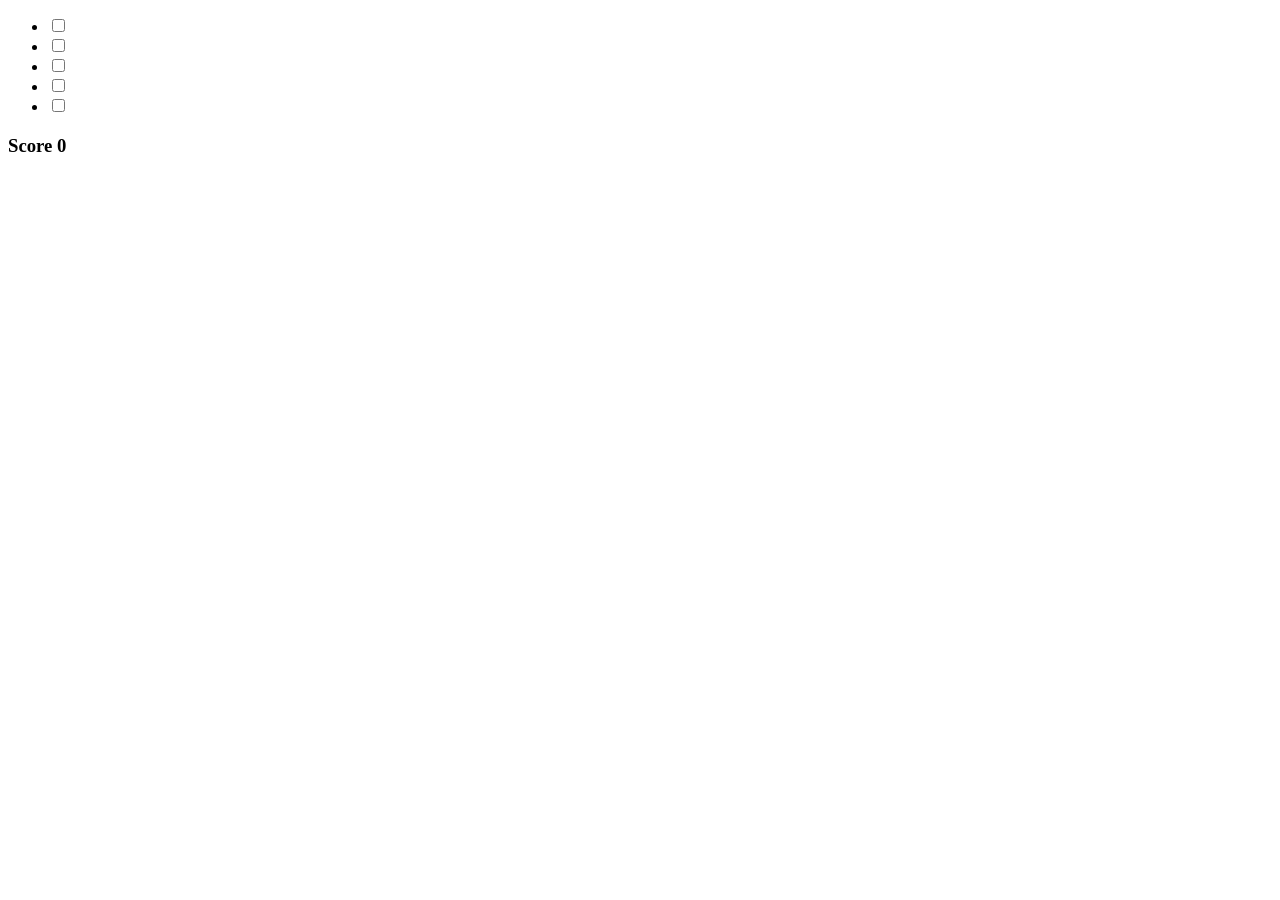
==== index.html @ 55abff44 "agregando nuevo diseño" ====
<!DOCTYPE html>
<html lang="en">
<head>
    <meta charset="UTF-8">
    <meta name="viewport" content="width=device-width, initial-scale=1.0">
    <title>Document</title>
    <style>
        body{
            counter-reset: game;
        }
        input:checked{
            counter-increment: game;
        }
        .total-count::after{
            content: counter(game);
        }
    </style>
</head>
<body>
    <ul>
        <li><input type="checkbox" name="" id="">
            <div class="shield"></div>
        </li>
        <li><input type="checkbox" name="" id="">
            <div class="shield"></div>
        </li>
        <li><input type="checkbox" name="" id="">
            <div class="shield"></div>
        </li>
        <li><input type="checkbox" name="" id="">
            <div class="shield"></div>
        </li>
        <li><input type="checkbox" name="" id="">
            <div class="shield"></div>
        </li>
    </ul>
    <h3 class="total-count">Score </h3>
</body>
</html>
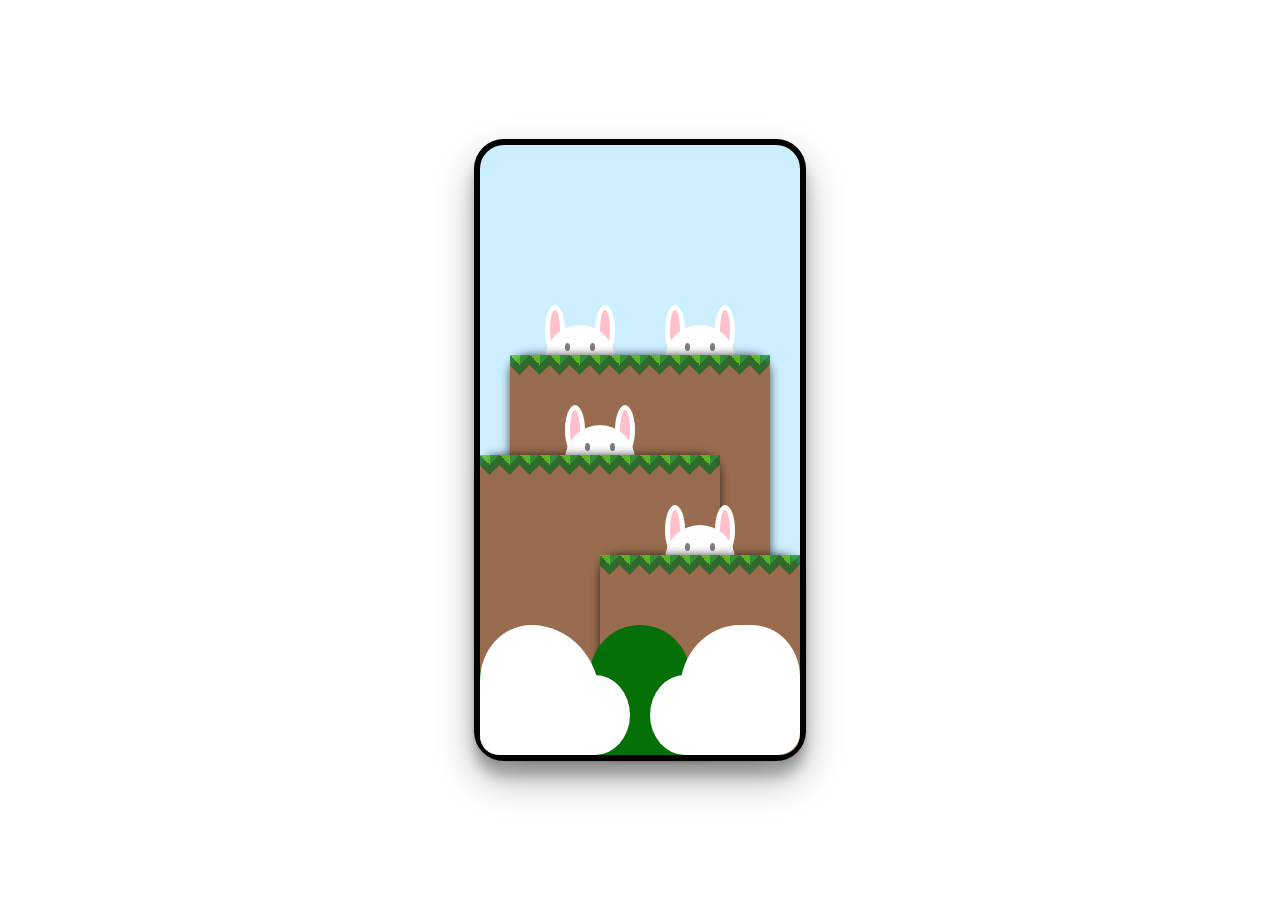
==== commit dbb7e657: "actualizacion de documentos" ====
--- a/index.html
+++ b/index.html
@@ -6,34 +6,298 @@
     <title>Document</title>
     <style>
         body{
-            counter-reset: game;
-        }
-        input:checked{
-            counter-increment: game;
-        }
-        .total-count::after{
-            content: counter(game);
+            margin: 0;
+            width: 100%;
+            height: 100vh;
+            display: grid;
+            place-items: center;
+            box-sizing: border-box;
+        }
+        /* Diseño de capas */
+        .phone{
+            position: absolute;
+            border: 6px solid #000;
+            border-radius: 30px;
+            width: 320px;
+            height: 610px;
+            background-color: #CCEEFF;
+            box-shadow: 0 19px 38px rgba(0,0,0,0.30), 0 15px 12px rgba(0,0,0,0.22);
+        }
+        .layer-1,
+        .layer-2,
+        .layer-3,
+        .layer-4,
+        .layer-5,
+        .layer-6,
+        .layer-7,
+        .layer-8,
+        .layer-9,
+        .layer-10 {
+            position: absolute;
+            bottom: 0;
+
+        }
+        .layer-1{
+            z-index: 1;
+            height: 450px;
+            width: 80px;
+            right: 60px;
+        }
+        .layer-2{
+            z-index: 2;
+            height:450px ;
+            width: 80px;
+            left:60px;
+        }
+        .layer-3{
+            z-index: 3;
+            left: 0;
+            right: 0;
+            margin: 0 auto;
+            width: 260px;
+            height: 400px;
+            background-color: rgb(154, 108, 79);
+        }
+        .layer-4{
+            z-index: 4;
+            height: 350px;
+            width: 80px;
+            left: 80px;
+        }
+        .layer-5{
+            z-index: 5;
+            width: 240px;
+            height: 300px;
+            background-color: rgb(154, 108, 79);
+            border-radius: 0 0 0 23px;
+        }
+        .layer-6{
+            z-index: 6;
+            width: 80px;
+            height: 250px;
+            right: 60px;
+        }
+        .layer-7{
+            z-index: 7;
+            width: 200px;
+            height: 200px;
+            background-color: rgb(154, 108, 79);
+            right: 0;
+            border-radius: 0 0 23px 0;
+        }
+        .layer-8{
+            z-index: 8;
+            width: 320px;
+            height: 85px;
+            background-color: rgb(5, 111, 8);
+            border-radius:  0 0 23px 23px;
+        }
+        .layer-9{
+            z-index: 9;
+            width: 120px;
+            height: 150px;
+            /* background-color: white; */
+            border-radius: 0 0 0 23px;
+        }
+        
+        .layer-10{
+            z-index: 10;
+            width: 120px;
+            height: 150px;
+            /* background-color: white; */
+            right: 0;
+            border-radius: 0 0 23px 0;
+        }
+
+        /* Diseño de la figura del conejo */
+        .left-ear-outer{
+            position: absolute;
+            background-color: #fff;
+            border-radius: 90%;
+            width: 20px;
+            height: 50px;
+            left: 5px;
+        }
+        .left-ear-inner{
+            position: absolute;
+            background-color: pink;
+            border-radius: 90%;
+            width: 10px;
+            height: 40px;
+            left: 10px;
+            top: 5px;
+        }
+        .right-ear-outer{
+            position: absolute;
+            background-color: #FFF;
+            border-radius: 50%;
+            width: 20px;
+            height: 50px;
+            right: 5px;
+        }
+        .right-ear-inner{
+            position: absolute;
+            background-color: pink;
+            border-radius: 50%;
+            width: 10px;
+            height: 40px;
+            right: 10px;
+            top: 5px;
+        }
+
+        /* Estilos de la cabeza del conejo */
+        .head{
+            position: absolute;
+            background-color: #fff;
+            width: 70px;
+            height: 70px;
+            border-radius: 50%;
+            left: 5px;
+            top: 20px;
+        }
+        
+        /* Diseño de los ojos */
+        .head__eye{
+            position: absolute;
+            background-color: gray;
+            width: 5px;
+            height: 8px;
+            border-radius: 50%;
+            top: 18px;
+
+        }
+        .head__eye--left{
+            left: 20px;
+        }
+        .head__eye--right{
+            right: 20px;
+        }
+        
+        /* Estilos del cerro */
+        .grass{
+            height: 20px;
+            background-color: #e5e5f7;
+            opacity: 0.8;
+            background-image:  linear-gradient(135deg, #139a2c 25%, 
+            transparent 25%), linear-gradient(225deg, #4dc918 25%, 
+            transparent 25%), linear-gradient(45deg, rgb(154, 108, 79) 25%, 
+            transparent 25%), linear-gradient(315deg, rgb(154, 108, 79) 25%, #166b25 25%);
+            background-position:  10px 0, 10px 0, 0 0, 0 0;
+            background-size: 20px 20px;
+            background-repeat: repeat;
+        }
+
+        /*Estilos de sombra de los cerros*/
+        .layer-3 ,.layer-5 ,.layer-7{
+            box-shadow: 0 0 10px rgba(0,0,0,0.7);
+            border-radius: 20px;
+        }
+
+        /*Estilos de las plantas finales*/
+        .fondo{
+            position: absolute;
+            background-color: #fff;
+            bottom: 0;
+        }
+        .one{
+            width: 120px;
+            height: 130px;
+            border-radius: 45% 60% 10px 20px;
+        }
+        .fondo.two{
+            height: 80px;
+            width: 70px;
+            left: 80px;
+            border-radius: 0 50% 50% 30px;
+        }
+        .fondo.three{
+            width: 120px;
+            height: 130px;
+            border-radius: 50% 40% 22px 20px;
+            right: 0;
+            
+        }
+        .fondo.four{
+            height: 80px;
+            width: 70px;
+            right: 80px;
+            border-radius: 50% 0 0 50%;
+        }
+        .plant-principal{
+            position: absolute;
+            width: 100px;
+            height: 100px;
+            border-radius: 50%;
+            background-color: rgb(5, 111, 8);
+            bottom: 30px;
+            left: 110px;
         }
     </style>
 </head>
 <body>
-    <ul>
-        <li><input type="checkbox" name="" id="">
-            <div class="shield"></div>
-        </li>
-        <li><input type="checkbox" name="" id="">
-            <div class="shield"></div>
-        </li>
-        <li><input type="checkbox" name="" id="">
-            <div class="shield"></div>
-        </li>
-        <li><input type="checkbox" name="" id="">
-            <div class="shield"></div>
-        </li>
-        <li><input type="checkbox" name="" id="">
-            <div class="shield"></div>
-        </li>
-    </ul>
-    <h3 class="total-count">Score </h3>
+    <div class="phone">
+        <!--conejo 01-->
+        <div class="layer-1">
+            <div class="left-ear-outer"></div>
+            <div class="left-ear-inner"></div>
+            <div class="right-ear-outer"></div>
+            <div class="right-ear-inner"></div>
+            <div class="head">
+                <div class="head__eye head__eye--left"></div>
+                <div class="head__eye head__eye--right"></div>
+            </div>
+        </div> 
+        <div class="layer-2">
+            <div class="left-ear-outer"></div>
+            <div class="left-ear-inner"></div>
+            <div class="right-ear-outer"></div>
+            <div class="right-ear-inner"></div>
+            <div class="head">
+                <div class="head__eye head__eye--left"></div>
+                <div class="head__eye head__eye--right"></div>
+            </div>
+        </div> <!-- conejo 02-->
+        <div class="layer-3">
+            <!--cerro 01-->
+            <div class="grass plant-1"></div>
+        </div> 
+        <div class="layer-4">
+            <div class="left-ear-outer"></div>
+            <div class="left-ear-inner"></div>
+            <div class="right-ear-outer"></div>
+            <div class="right-ear-inner"></div>
+            <div class="head">
+                <div class="head__eye head__eye--left"></div>
+                <div class="head__eye head__eye--right"></div>
+            </div>
+        </div> <!--conejo 03-->
+        <div class="layer-5">
+            <div class="grass plant-2"></div>
+        </div> <!-- cerro 02-->
+        <div class="layer-6">
+            <div class="left-ear-outer"></div>
+            <div class="left-ear-inner"></div>
+            <div class="right-ear-outer"></div>
+            <div class="right-ear-inner"></div>
+            <div class="head">
+                <div class="head__eye head__eye--left"></div>
+                <div class="head__eye head__eye--right"></div>
+            </div>
+        </div> <!--conejo 04-->
+        <div class="layer-7">
+            <div class="grass plant-3"></div>
+        </div> <!--cerro 03-->
+        <div class="layer-8">
+            <div class="plant-principal"></div>
+        </div> <!--plantas-->
+        <div class="layer-9">
+            <div class="fondo one"></div>
+            <div class="fondo two"></div>
+        </div> <!-- nube 01-->
+        <div class="layer-10">
+            <div class="fondo three"></div>
+            <div class="fondo four"></div>
+        </div> <!--nube 02-->
+    </div>
 </body>
 </html>
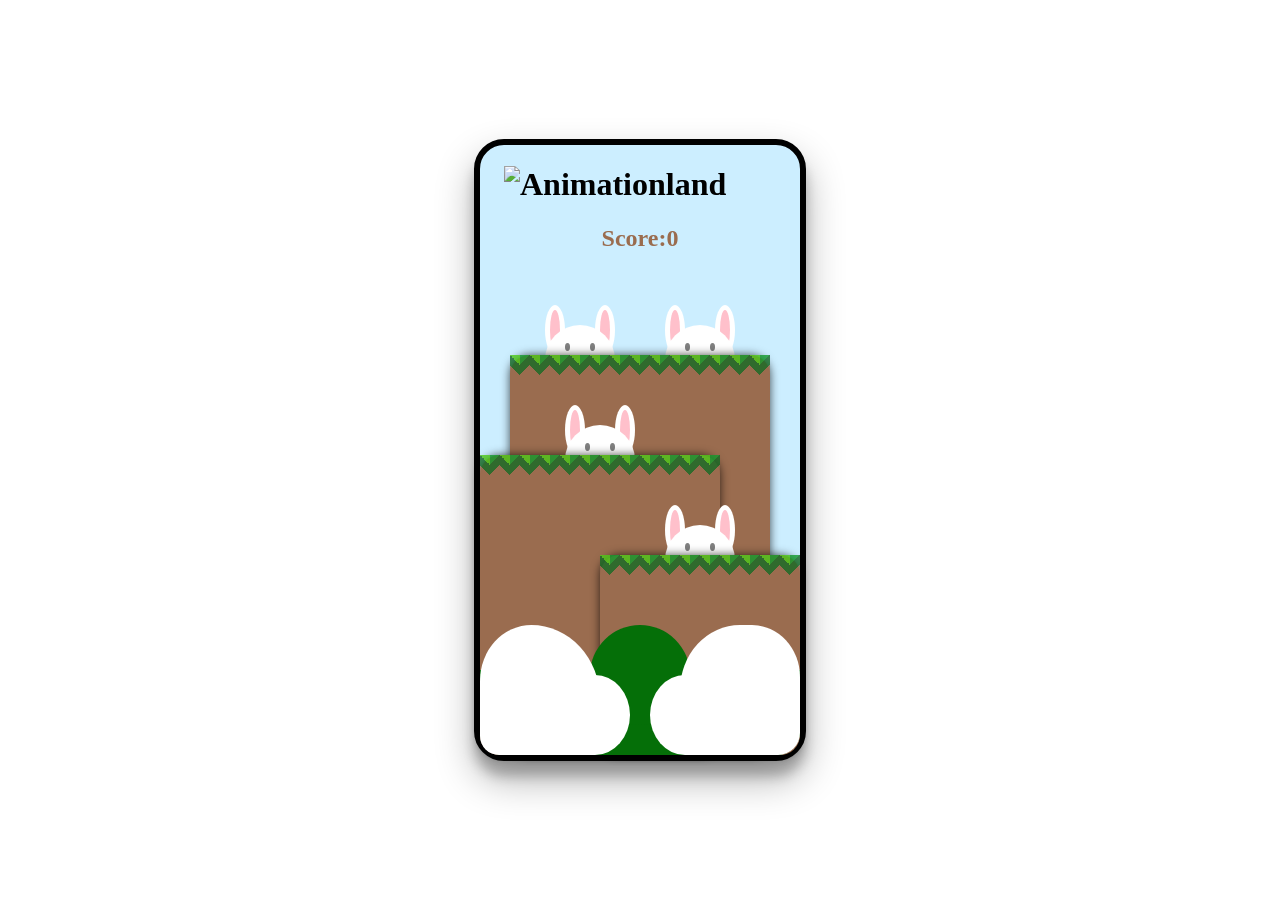
==== commit 947808b1: "implementacion de contador de puntos" ====
--- a/index.html
+++ b/index.html
@@ -4,240 +4,13 @@
     <meta charset="UTF-8">
     <meta name="viewport" content="width=device-width, initial-scale=1.0">
     <title>Document</title>
-    <style>
-        body{
-            margin: 0;
-            width: 100%;
-            height: 100vh;
-            display: grid;
-            place-items: center;
-            box-sizing: border-box;
-        }
-        /* Diseño de capas */
-        .phone{
-            position: absolute;
-            border: 6px solid #000;
-            border-radius: 30px;
-            width: 320px;
-            height: 610px;
-            background-color: #CCEEFF;
-            box-shadow: 0 19px 38px rgba(0,0,0,0.30), 0 15px 12px rgba(0,0,0,0.22);
-        }
-        .layer-1,
-        .layer-2,
-        .layer-3,
-        .layer-4,
-        .layer-5,
-        .layer-6,
-        .layer-7,
-        .layer-8,
-        .layer-9,
-        .layer-10 {
-            position: absolute;
-            bottom: 0;
-
-        }
-        .layer-1{
-            z-index: 1;
-            height: 450px;
-            width: 80px;
-            right: 60px;
-        }
-        .layer-2{
-            z-index: 2;
-            height:450px ;
-            width: 80px;
-            left:60px;
-        }
-        .layer-3{
-            z-index: 3;
-            left: 0;
-            right: 0;
-            margin: 0 auto;
-            width: 260px;
-            height: 400px;
-            background-color: rgb(154, 108, 79);
-        }
-        .layer-4{
-            z-index: 4;
-            height: 350px;
-            width: 80px;
-            left: 80px;
-        }
-        .layer-5{
-            z-index: 5;
-            width: 240px;
-            height: 300px;
-            background-color: rgb(154, 108, 79);
-            border-radius: 0 0 0 23px;
-        }
-        .layer-6{
-            z-index: 6;
-            width: 80px;
-            height: 250px;
-            right: 60px;
-        }
-        .layer-7{
-            z-index: 7;
-            width: 200px;
-            height: 200px;
-            background-color: rgb(154, 108, 79);
-            right: 0;
-            border-radius: 0 0 23px 0;
-        }
-        .layer-8{
-            z-index: 8;
-            width: 320px;
-            height: 85px;
-            background-color: rgb(5, 111, 8);
-            border-radius:  0 0 23px 23px;
-        }
-        .layer-9{
-            z-index: 9;
-            width: 120px;
-            height: 150px;
-            /* background-color: white; */
-            border-radius: 0 0 0 23px;
-        }
-        
-        .layer-10{
-            z-index: 10;
-            width: 120px;
-            height: 150px;
-            /* background-color: white; */
-            right: 0;
-            border-radius: 0 0 23px 0;
-        }
-
-        /* Diseño de la figura del conejo */
-        .left-ear-outer{
-            position: absolute;
-            background-color: #fff;
-            border-radius: 90%;
-            width: 20px;
-            height: 50px;
-            left: 5px;
-        }
-        .left-ear-inner{
-            position: absolute;
-            background-color: pink;
-            border-radius: 90%;
-            width: 10px;
-            height: 40px;
-            left: 10px;
-            top: 5px;
-        }
-        .right-ear-outer{
-            position: absolute;
-            background-color: #FFF;
-            border-radius: 50%;
-            width: 20px;
-            height: 50px;
-            right: 5px;
-        }
-        .right-ear-inner{
-            position: absolute;
-            background-color: pink;
-            border-radius: 50%;
-            width: 10px;
-            height: 40px;
-            right: 10px;
-            top: 5px;
-        }
-
-        /* Estilos de la cabeza del conejo */
-        .head{
-            position: absolute;
-            background-color: #fff;
-            width: 70px;
-            height: 70px;
-            border-radius: 50%;
-            left: 5px;
-            top: 20px;
-        }
-        
-        /* Diseño de los ojos */
-        .head__eye{
-            position: absolute;
-            background-color: gray;
-            width: 5px;
-            height: 8px;
-            border-radius: 50%;
-            top: 18px;
-
-        }
-        .head__eye--left{
-            left: 20px;
-        }
-        .head__eye--right{
-            right: 20px;
-        }
-        
-        /* Estilos del cerro */
-        .grass{
-            height: 20px;
-            background-color: #e5e5f7;
-            opacity: 0.8;
-            background-image:  linear-gradient(135deg, #139a2c 25%, 
-            transparent 25%), linear-gradient(225deg, #4dc918 25%, 
-            transparent 25%), linear-gradient(45deg, rgb(154, 108, 79) 25%, 
-            transparent 25%), linear-gradient(315deg, rgb(154, 108, 79) 25%, #166b25 25%);
-            background-position:  10px 0, 10px 0, 0 0, 0 0;
-            background-size: 20px 20px;
-            background-repeat: repeat;
-        }
-
-        /*Estilos de sombra de los cerros*/
-        .layer-3 ,.layer-5 ,.layer-7{
-            box-shadow: 0 0 10px rgba(0,0,0,0.7);
-            border-radius: 20px;
-        }
-
-        /*Estilos de las plantas finales*/
-        .fondo{
-            position: absolute;
-            background-color: #fff;
-            bottom: 0;
-        }
-        .one{
-            width: 120px;
-            height: 130px;
-            border-radius: 45% 60% 10px 20px;
-        }
-        .fondo.two{
-            height: 80px;
-            width: 70px;
-            left: 80px;
-            border-radius: 0 50% 50% 30px;
-        }
-        .fondo.three{
-            width: 120px;
-            height: 130px;
-            border-radius: 50% 40% 22px 20px;
-            right: 0;
-            
-        }
-        .fondo.four{
-            height: 80px;
-            width: 70px;
-            right: 80px;
-            border-radius: 50% 0 0 50%;
-        }
-        .plant-principal{
-            position: absolute;
-            width: 100px;
-            height: 100px;
-            border-radius: 50%;
-            background-color: rgb(5, 111, 8);
-            bottom: 30px;
-            left: 110px;
-        }
-    </style>
+    <link rel="stylesheet" href="styles.css">
 </head>
 <body>
     <div class="phone">
         <!--conejo 01-->
         <div class="layer-1">
+            <input type="checkbox">
             <div class="left-ear-outer"></div>
             <div class="left-ear-inner"></div>
             <div class="right-ear-outer"></div>
@@ -248,6 +21,8 @@
             </div>
         </div> 
         <div class="layer-2">
+            <!-- conejo 02-->
+            <input type="checkbox">
             <div class="left-ear-outer"></div>
             <div class="left-ear-inner"></div>
             <div class="right-ear-outer"></div>
@@ -256,12 +31,14 @@
                 <div class="head__eye head__eye--left"></div>
                 <div class="head__eye head__eye--right"></div>
             </div>
-        </div> <!-- conejo 02-->
+        </div> 
         <div class="layer-3">
             <!--cerro 01-->
             <div class="grass plant-1"></div>
         </div> 
         <div class="layer-4">
+            <!--conejo 03-->
+            <input type="checkbox">
             <div class="left-ear-outer"></div>
             <div class="left-ear-inner"></div>
             <div class="right-ear-outer"></div>
@@ -270,11 +47,13 @@
                 <div class="head__eye head__eye--left"></div>
                 <div class="head__eye head__eye--right"></div>
             </div>
-        </div> <!--conejo 03-->
+        </div> 
         <div class="layer-5">
             <div class="grass plant-2"></div>
         </div> <!-- cerro 02-->
         <div class="layer-6">
+            <!--conejo 04-->
+            <input type="checkbox">
             <div class="left-ear-outer"></div>
             <div class="left-ear-inner"></div>
             <div class="right-ear-outer"></div>
@@ -283,7 +62,7 @@
                 <div class="head__eye head__eye--left"></div>
                 <div class="head__eye head__eye--right"></div>
             </div>
-        </div> <!--conejo 04-->
+        </div>
         <div class="layer-7">
             <div class="grass plant-3"></div>
         </div> <!--cerro 03-->
@@ -298,6 +77,12 @@
             <div class="fondo three"></div>
             <div class="fondo four"></div>
         </div> <!--nube 02-->
+        
+        <!-- Titulo y contador -->
+        <h1 class="title">
+            <img src="https://i.ibb.co/J3Kn71r/cbd152ddb203fe23ad78261749534e7d.png" alt="Animationland">
+        </h1>
+        <h2 class="score">Score: </h2>
     </div>
 </body>
 </html>
--- a/styles.css
+++ b/styles.css
@@ -0,0 +1,334 @@
+body{
+    margin: 0;
+    width: 100%;
+    height: 100vh;
+    display: grid;
+    place-items: center;
+    box-sizing: border-box;
+    counter-reset: score;
+}
+
+/* Actualizacion del titulo */
+.title, .score{
+    display: flex;
+    justify-content: center;
+}
+.title img{
+    width: 85%;
+}
+/*Count to inputs*/
+input:checked{
+    counter-increment: score;
+}
+.score::after{
+    content: counter(score);
+}
+
+.score{
+    color: rgb(154, 108, 79);
+    margin: 0;
+    text-align: center;
+}
+/* Diseño de capas */
+.phone{
+    position: absolute;
+    border: 6px solid #000;
+    border-radius: 30px;
+    width: 320px;
+    height: 610px;
+    background-color: #CCEEFF;
+    box-shadow: 0 19px 38px rgba(0,0,0,0.30), 0 15px 12px rgba(0,0,0,0.22);
+}
+.layer-1,
+.layer-2,
+.layer-3,
+.layer-4,
+.layer-5,
+.layer-6,
+.layer-7,
+.layer-8,
+.layer-9,
+.layer-10 {
+    position: absolute;
+    bottom: 0;
+
+}
+.layer-1{
+    z-index: 1;
+    height: 450px;
+    width: 80px;
+    right: 60px;
+
+    /* Uso de animaciones */
+    animation-name: layer;
+    animation-duration: 2s;
+    animation-timing-function: ease-in-out;
+    animation-iteration-count: infinite;
+}
+
+/* Actualizacion del input */
+.layer-1 input[type=checkbox],
+.layer-2 input[type=checkbox],
+.layer-4 input[type=checkbox],
+.layer-6 input[type=checkbox]{
+    position: absolute;
+    appearance: none;
+    cursor: pointer;
+    z-index: 1;
+    width: 100%;
+    height: 80px;
+}
+
+.layer-2{
+    z-index: 2;
+    height:450px ;
+    width: 80px;
+    left:60px;
+    animation: layer 2s ease-in-out infinite;
+}
+.layer-3{
+    z-index: 3;
+    left: 0;
+    right: 0;
+    margin: 0 auto;
+    width: 260px;
+    height: 400px;
+    background-color: rgb(154, 108, 79);
+}
+.layer-4{
+    z-index: 4;
+    height: 350px;
+    width: 80px;
+    left: 80px;
+    animation-name: layer-two;
+    animation-duration: 4s;
+    animation-timing-function: ease-in-out;
+    animation-iteration-count: infinite;
+}
+
+@keyframes layer-two{
+    0%{
+        height: 350px;
+    }
+    25%{
+        height: 290px;
+    }
+    50%{
+        height: 350px;
+    }
+}
+.layer-5{
+    z-index: 5;
+    width: 240px;
+    height: 300px;
+    background-color: rgb(154, 108, 79);
+    border-radius: 0 0 0 23px;
+}
+.layer-6{
+    z-index: 6;
+    width: 80px;
+    height: 250px;
+    right: 60px;
+    animation: layer-three 2s ease-in-out infinite;
+}
+@keyframes layer-three {
+    0%{
+        height: 250px;
+    }
+    25%{
+        height: 190px;
+    }
+    50%{
+        height: 250px;
+    }
+}
+.layer-7{
+    z-index: 7;
+    width: 200px;
+    height: 200px;
+    background-color: rgb(154, 108, 79);
+    right: 0;
+    border-radius: 0 0 23px 0;
+}
+.layer-8{
+    z-index: 8;
+    width: 320px;
+    height: 85px;
+    background-color: rgb(5, 111, 8);
+    border-radius:  0 0 23px 23px;
+}
+.layer-9{
+    z-index: 9;
+    width: 120px;
+    height: 150px;
+    /* background-color: white; */
+    border-radius: 0 0 0 23px;
+}
+
+.layer-10{
+    z-index: 10;
+    width: 120px;
+    height: 150px;
+    /* background-color: white; */
+    right: 0;
+    border-radius: 0 0 23px 0;
+}
+
+@keyframes layer{
+    0%{
+        height: 450px;
+    }
+    25%{
+        height: 400px;
+    }
+    50%{
+
+    }
+}
+
+/* Diseño de la figura del conejo */
+.left-ear-outer{
+    position: absolute;
+    background-color: #fff;
+    border-radius: 90%;
+    width: 20px;
+    height: 50px;
+    left: 5px;
+}
+.left-ear-inner{
+    position: absolute;
+    background-color: pink;
+    border-radius: 90%;
+    width: 10px;
+    height: 40px;
+    left: 10px;
+    top: 5px;
+}
+.right-ear-outer{
+    position: absolute;
+    background-color: #FFF;
+    border-radius: 50%;
+    width: 20px;
+    height: 50px;
+    right: 5px;
+}
+.right-ear-inner{
+    position: absolute;
+    background-color: pink;
+    border-radius: 50%;
+    width: 10px;
+    height: 40px;
+    right: 10px;
+    top: 5px;
+}
+
+/* Estilos de la cabeza del conejo */
+.head{
+    position: absolute;
+    background-color: #fff;
+    width: 70px;
+    height: 70px;
+    border-radius: 50%;
+    left: 5px;
+    top: 20px;
+}
+
+/* Diseño de los ojos */
+.head__eye{
+    position: absolute;
+    background-color: gray;
+    width: 5px;
+    height: 8px;
+    border-radius: 50%;
+    top: 18px;
+    animation-name: blink;
+    animation-duration: 2s;
+    animation-iteration-count: infinite;
+}
+
+/*Se define la variable blink con el fin de brindarle una duracion de la animacion*/
+@keyframes blink{
+    0%{
+        height: 8px;
+    }
+    10%{
+        height: 4px;
+        transform: translate(0px , 2px);
+    }
+    20%{
+        height: 2px;
+    }
+    30%{
+        height: 4px;
+    }
+    40%{
+        height: 8px;
+        transform: translate(0px ,0px );
+    }
+}
+.head__eye--left{
+    left: 20px;
+}
+.head__eye--right{
+    right: 20px;
+}
+
+/* Estilos del cerro */
+.grass{
+    height: 20px;
+    background-color: #e5e5f7;
+    opacity: 0.8;
+    background-image:  linear-gradient(135deg, #139a2c 25%, 
+    transparent 25%), linear-gradient(225deg, #4dc918 25%, 
+    transparent 25%), linear-gradient(45deg, rgb(154, 108, 79) 25%, 
+    transparent 25%), linear-gradient(315deg, rgb(154, 108, 79) 25%, #166b25 25%);
+    background-position:  10px 0, 10px 0, 0 0, 0 0;
+    background-size: 20px 20px;
+    background-repeat: repeat;
+}
+
+/*Estilos de sombra de los cerros*/
+.layer-3 ,.layer-5 ,.layer-7{
+    box-shadow: 0 0 10px rgba(0,0,0,0.7);
+    border-radius: 20px;
+}
+
+/*Estilos de las plantas finales*/
+.fondo{
+    position: absolute;
+    background-color: #fff;
+    bottom: 0;
+}
+.one{
+    width: 120px;
+    height: 130px;
+    border-radius: 45% 60% 10px 20px;
+}
+.fondo.two{
+    height: 80px;
+    width: 70px;
+    left: 80px;
+    border-radius: 0 50% 50% 30px;
+}
+.fondo.three{
+    width: 120px;
+    height: 130px;
+    border-radius: 50% 40% 22px 20px;
+    right: 0;
+    
+}
+.fondo.four{
+    height: 80px;
+    width: 70px;
+    right: 80px;
+    border-radius: 50% 0 0 50%;
+}
+.plant-principal{
+    position: absolute;
+    width: 100px;
+    height: 100px;
+    border-radius: 50%;
+    background-color: rgb(5, 111, 8);
+    bottom: 30px;
+    left: 110px;
+}
